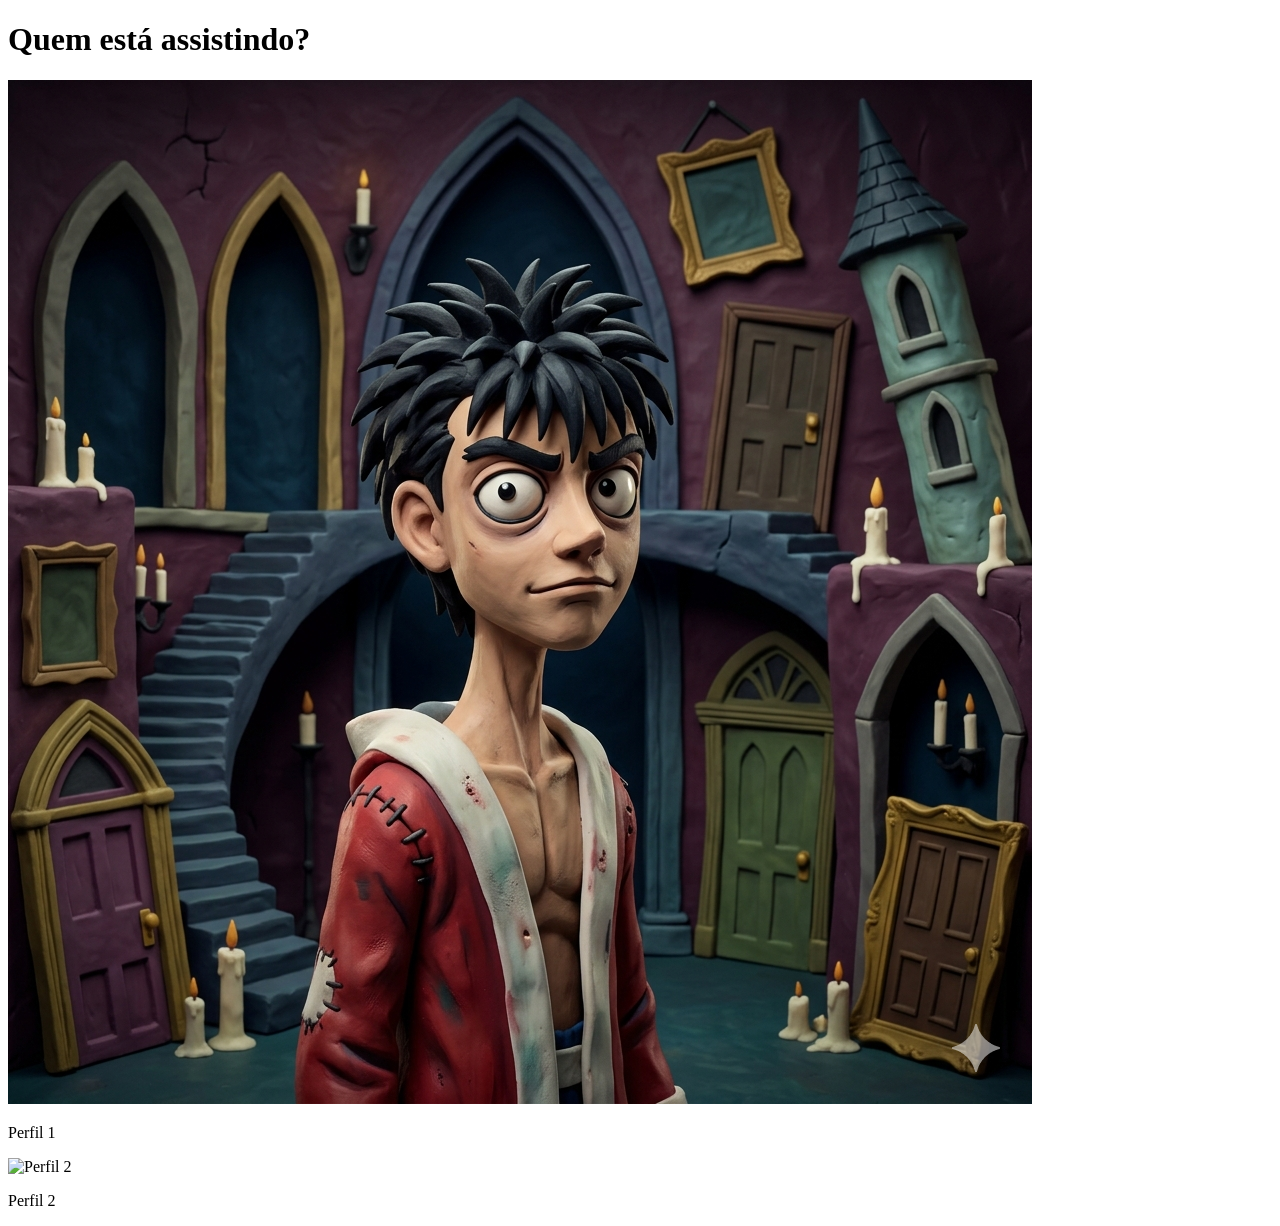
==== NETFLIX-COPY/index.html @ 61a959fc "Add Netflix-style profile selection page Add a simple Netflix-like profile selection page (NETFLIX-C" ====
<!DOCTYPE html>
<html lang="pt-br">
<head>
    <meta charset="UTF-8">
    <meta name="viewport" content="width=device-width, initial-scale=1.0">
    <title>Netflix</title>
</head>
<body>
    <main>
        <h1>Quem está assistindo?</h1>
        <div class="profiles">
            <div class="profile">
                <img src="assets/img-perfil1-gemini-generated.png" alt="Perfil 1">
                <p>Perfil 1</p>
            </div>
            <div class="profile">
                <img src="assets/img-perfil2.jpg" alt="Perfil 2">
                <p>Perfil 2</p>
            </div>

        </div>
    </main>
</body>
</html>
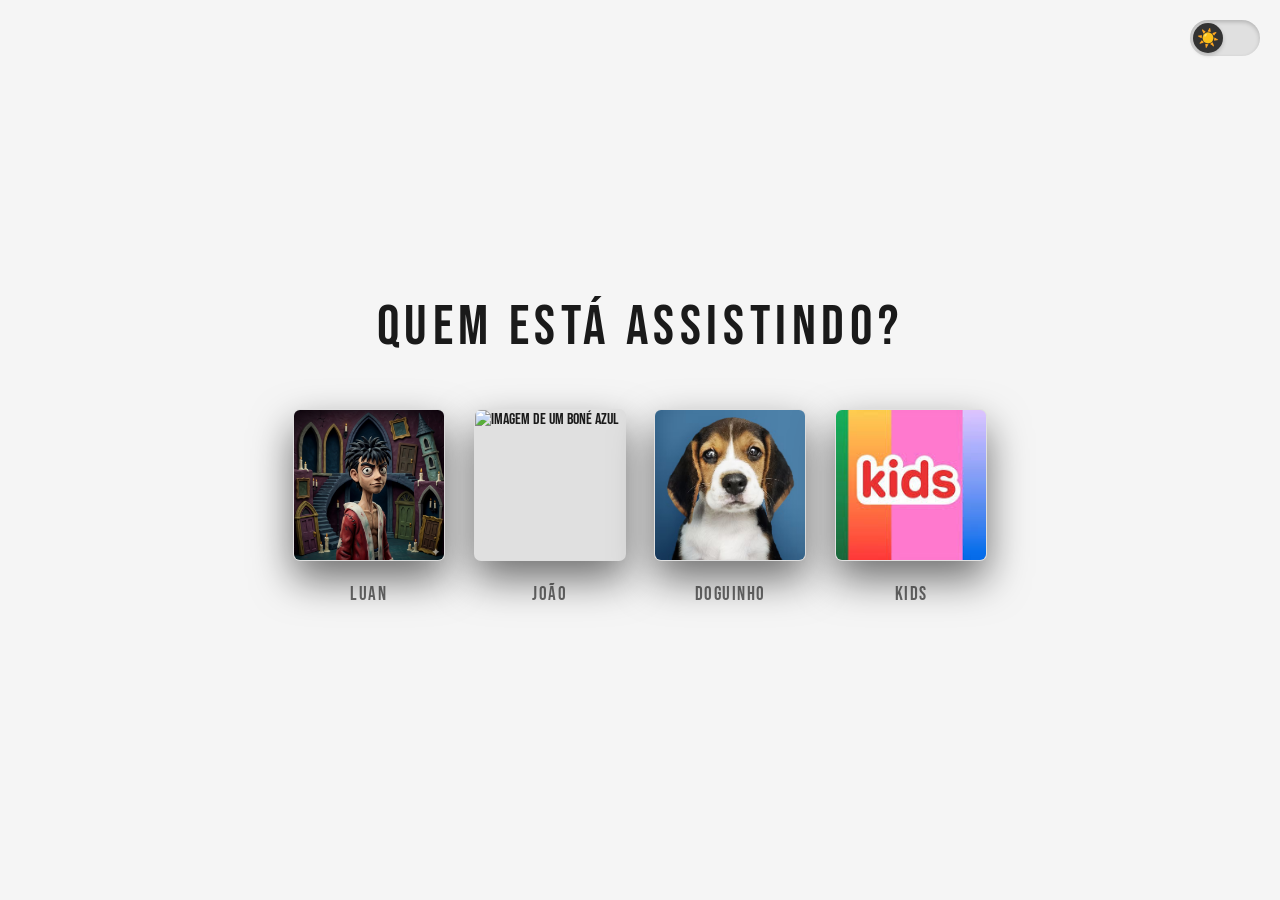
==== commit 83648643: "Add theme toggle, styles, and profile UI Introduce a theme toggle and responsive profile UI: update " ====
--- a/NETFLIX-COPY/index.html
+++ b/NETFLIX-COPY/index.html
@@ -1,24 +1,74 @@
-<!DOCTYPE html>
+<!doctype html>
 <html lang="pt-br">
-<head>
-    <meta charset="UTF-8">
-    <meta name="viewport" content="width=device-width, initial-scale=1.0">
+  <head>
+    <meta charset="UTF-8" />
+    <meta name="viewport" content="width=device-width, initial-scale=1.0" />
     <title>Netflix</title>
-</head>
-<body>
+    <link rel="stylesheet" href="style.css" />
+  </head>
+  <body>
+    <div class="theme-toggle-container">
+      <button
+        class="theme-toggle"
+        aria-label="Alternar entre tema claro e escuro"
+        title="Alternar tema"
+      >
+        <span class="toggle-slider">
+          <span class="toggle-icon">🌙</span>
+        </span>
+      </button>
+    </div>
     <main>
-        <h1>Quem está assistindo?</h1>
-        <div class="profiles">
-            <div class="profile">
-                <img src="assets/img-perfil1-gemini-generated.png" alt="Perfil 1">
-                <p>Perfil 1</p>
-            </div>
-            <div class="profile">
-                <img src="assets/img-perfil2.jpg" alt="Perfil 2">
-                <p>Perfil 2</p>
-            </div>
-
-        </div>
+      <h1>Quem está assistindo?</h1>
+      <section aria-label="Perfis disponíveis">
+        <ul class="profiles">
+          <li>
+            <a href="#" class="profile">
+              <figure>
+                <img
+                  src="assets/img-perfil1-gemini-generated.png"
+                  alt="Um personagem de aparência gótica e caricata, com cabelos pretos e roupa de luta de boxe, posa em um cenário fantástico de miniaturas sombrias iluminadas por velas."
+                />
+                <figcaption>Luan</figcaption>
+              </figure>
+            </a>
+          </li>
+          <li>
+            <a href="#" class="profile">
+              <figure>
+                <img
+                  src="assets/img-perfil2.jpg"
+                  alt="Imagem de um boné azul"
+                />
+                <figcaption>João</figcaption>
+              </figure>
+            </a>
+          </li>
+          <li>
+            <a href="#" class="profile">
+              <figure>
+                <img
+                  src="assets/img-perfil3.png"
+                  alt="Imagem de um cachorro fofinho"
+                />
+                <figcaption>Doguinho</figcaption>
+              </figure>
+            </a>
+          </li>
+          <li>
+            <a href="#" class="profile">
+              <figure>
+                <img
+                  src="assets/img-perfil-kids.png"
+                  alt="Imagem escrita KIDS com letras coloridas e divertidas"
+                />
+                <figcaption>Kids</figcaption>
+              </figure>
+            </a>
+          </li>
+        </ul>
+      </section>
     </main>
-</body>
-</html>+    <script src="theme.js"></script>
+  </body>
+</html>
--- a/NETFLIX-COPY/style.css
+++ b/NETFLIX-COPY/style.css
@@ -0,0 +1,326 @@
+@import url("https://fonts.googleapis.com/css2?family=Bebas+Neue&display=swap");
+
+/* ========== VARIÁVEIS DE CORES ========== */
+:root {
+  --bg-primary: #070707;
+  --text-primary: #fff;
+  --text-secondary: rgba(255, 255, 255, 0.65);
+  --border-hover: rgba(255, 255, 255, 0.85);
+  --shadow-light: 0 18px 40px rgba(0, 0, 0, 0.55);
+  --shadow-hover: 0 20px 50px rgba(0, 0, 0, 0.75);
+  --img-bg: #222;
+  --toggle-bg: #4a4a4a;
+}
+
+/* Modo claro */
+html[data-theme="light"] {
+  --bg-primary: #f5f5f5;
+  --text-primary: #1a1a1a;
+  --text-secondary: rgba(26, 26, 26, 0.65);
+  --border-hover: rgba(26, 26, 26, 0.85);
+  --shadow-light: 0 18px 40px rgba(0, 0, 0, 0.15);
+  --shadow-hover: 0 20px 50px rgba(0, 0, 0, 0.25);
+  --img-bg: #e0e0e0;
+  --toggle-bg: #e0e0e0;
+}
+
+body {
+  background: var(--bg-primary);
+  color: var(--text-primary);
+  font-family: "Bebas Neue", Arial, Helvetica, sans-serif;
+  margin: 0;
+  min-height: 100vh;
+  transition:
+    background-color 0.3s ease,
+    color 0.3s ease;
+}
+
+/* ========== BOTÃO DE TEMA ========== */
+.theme-toggle-container {
+  position: fixed;
+  top: 20px;
+  right: 20px;
+  z-index: 100;
+}
+
+.theme-toggle {
+  position: relative;
+  width: 70px;
+  height: 36px;
+  background: var(--toggle-bg);
+  border: none;
+  border-radius: 34px;
+  cursor: pointer;
+  transition: background-color 0.4s cubic-bezier(0.4, 0, 0.2, 1);
+  padding: 2px;
+  display: flex;
+  align-items: center;
+  box-shadow: inset 0 2px 4px rgba(0, 0, 0, 0.2);
+}
+
+.toggle-slider {
+  position: absolute;
+  width: 30px;
+  height: 30px;
+  background: #fff;
+  border-radius: 50%;
+  transition:
+    transform 0.4s cubic-bezier(0.4, 0, 0.2, 1),
+    box-shadow 0.4s ease;
+  left: 3px;
+  box-shadow: 0 2px 4px rgba(0, 0, 0, 0.2);
+  display: flex;
+  align-items: center;
+  justify-content: center;
+}
+
+.toggle-icon {
+  font-size: 1.1rem;
+  display: inline-block;
+  transition: transform 0.4s cubic-bezier(0.4, 0, 0.2, 1);
+}
+
+/* Modo claro - bolinha à esquerda */
+html[data-theme="light"] .theme-toggle {
+  background: #e0e0e0;
+}
+
+html[data-theme="light"] .toggle-slider {
+  transform: translateX(0);
+  background: #333;
+}
+
+html[data-theme="light"] .toggle-icon {
+  transform: rotate(0deg);
+}
+
+/* Modo escuro - bolinha à direita */
+html[data-theme="dark"] .theme-toggle {
+  background: #4a4a4a;
+}
+
+html[data-theme="dark"] .toggle-slider {
+  transform: translateX(34px);
+  background: #fff;
+}
+
+html[data-theme="dark"] .toggle-icon {
+  transform: rotate(180deg);
+}
+
+.theme-toggle:hover {
+  box-shadow:
+    inset 0 2px 4px rgba(0, 0, 0, 0.2),
+    0 0 12px rgba(0, 0, 0, 0.1);
+}
+
+.theme-toggle:active .toggle-slider {
+  box-shadow: 0 2px 8px rgba(0, 0, 0, 0.3);
+}
+
+main {
+  display: flex;
+  flex-direction: column;
+  align-items: center;
+  justify-content: center;
+  min-height: 100vh;
+}
+
+h1 {
+  font-size: 3.5rem;
+  font-weight: 400;
+  margin: 0;
+  letter-spacing: 0.1em;
+  color: var(--text-primary);
+  margin-bottom: 3rem;
+}
+
+section[aria-label="Perfis disponíveis"] {
+  width: 100%;
+  max-width: 1000px;
+  display: flex;
+  justify-content: center;
+}
+
+ul.profiles {
+  display: flex;
+  gap: 1.8rem;
+  flex-wrap: wrap;
+  justify-content: center;
+  list-style: none;
+  padding: 0;
+  margin: 0;
+}
+
+ul.profiles li {
+  display: flex;
+}
+
+.profile {
+  text-decoration: none;
+  color: var(--text-primary);
+  transition:
+    transform 0.25s ease,
+    box-shadow 0.25s ease;
+}
+
+.profile:hover {
+  transform: translateY(-8px);
+}
+
+figure {
+  margin: 0;
+  display: flex;
+  flex-direction: column;
+  align-items: center;
+}
+
+figcaption {
+  margin-top: 0.75rem;
+  font-size: 1.2rem;
+  font-weight: 300;
+  color: var(--text-secondary);
+  letter-spacing: 0.08em;
+}
+
+img {
+  width: 150px;
+  height: 150px;
+  border-radius: 7px;
+  object-fit: cover;
+  margin-bottom: 0.6rem;
+  background: var(--img-bg);
+  display: block;
+  border: 1px solid transparent;
+  box-shadow: var(--shadow-light);
+}
+
+img:hover {
+  border-color: var(--border-hover);
+  box-shadow: var(--shadow-hover);
+}
+
+/* ========== RESPONSIVIDADE ========== */
+
+/* MOBILE - até 480px */
+@media (max-width: 480px) {
+  .theme-toggle-container {
+    top: 15px;
+    right: 15px;
+  }
+
+  .theme-toggle {
+    width: 60px;
+    height: 30px;
+  }
+
+  .toggle-slider {
+    width: 26px;
+    height: 26px;
+  }
+
+  html[data-theme="dark"] .toggle-slider {
+    transform: translateX(28px);
+  }
+
+  main {
+    min-height: auto;
+    padding-bottom: 2rem;
+  }
+
+  h1 {
+    font-size: 1.8rem;
+    margin-bottom: 1.5rem;
+    letter-spacing: 0.05em;
+    padding: 0 1rem;
+    text-align: center;
+  }
+
+  ul.profiles {
+    gap: 1.2rem;
+    padding: 0 1rem;
+  }
+
+  img {
+    width: 100px;
+    height: 100px;
+  }
+
+  figcaption {
+    font-size: 0.9rem;
+    margin-top: 0.5rem;
+  }
+}
+
+/* TABLET - 481px a 1024px */
+@media (min-width: 481px) and (max-width: 1024px) {
+  .theme-toggle-container {
+    top: 18px;
+    right: 18px;
+  }
+
+  .theme-toggle {
+    width: 65px;
+    height: 33px;
+  }
+
+  .toggle-slider {
+    width: 28px;
+    height: 28px;
+  }
+
+  html[data-theme="dark"] .toggle-slider {
+    transform: translateX(31px);
+  }
+
+  main {
+    min-height: auto;
+    padding-bottom: 2rem;
+  }
+
+  h1 {
+    font-size: 2.5rem;
+    margin-bottom: 2rem;
+    letter-spacing: 0.08em;
+  }
+
+  ul.profiles {
+    gap: 1.5rem;
+    padding: 0 1.5rem;
+  }
+
+  img {
+    width: 120px;
+    height: 120px;
+    box-shadow: 0 15px 35px rgba(0, 0, 0, 0.5);
+  }
+
+  figcaption {
+    font-size: 1rem;
+    margin-top: 0.6rem;
+  }
+}
+
+/* DESKTOP - 1025px+ */
+@media (min-width: 1025px) {
+  h1 {
+    font-size: 3.5rem;
+    margin-bottom: 3rem;
+    letter-spacing: 0.1em;
+  }
+
+  ul.profiles {
+    gap: 1.8rem;
+  }
+
+  img {
+    width: 150px;
+    height: 150px;
+    box-shadow: 0 18px 40px rgba(0, 0, 0, 0.55);
+  }
+
+  figcaption {
+    font-size: 1.2rem;
+    margin-top: 0.75rem;
+  }
+}
